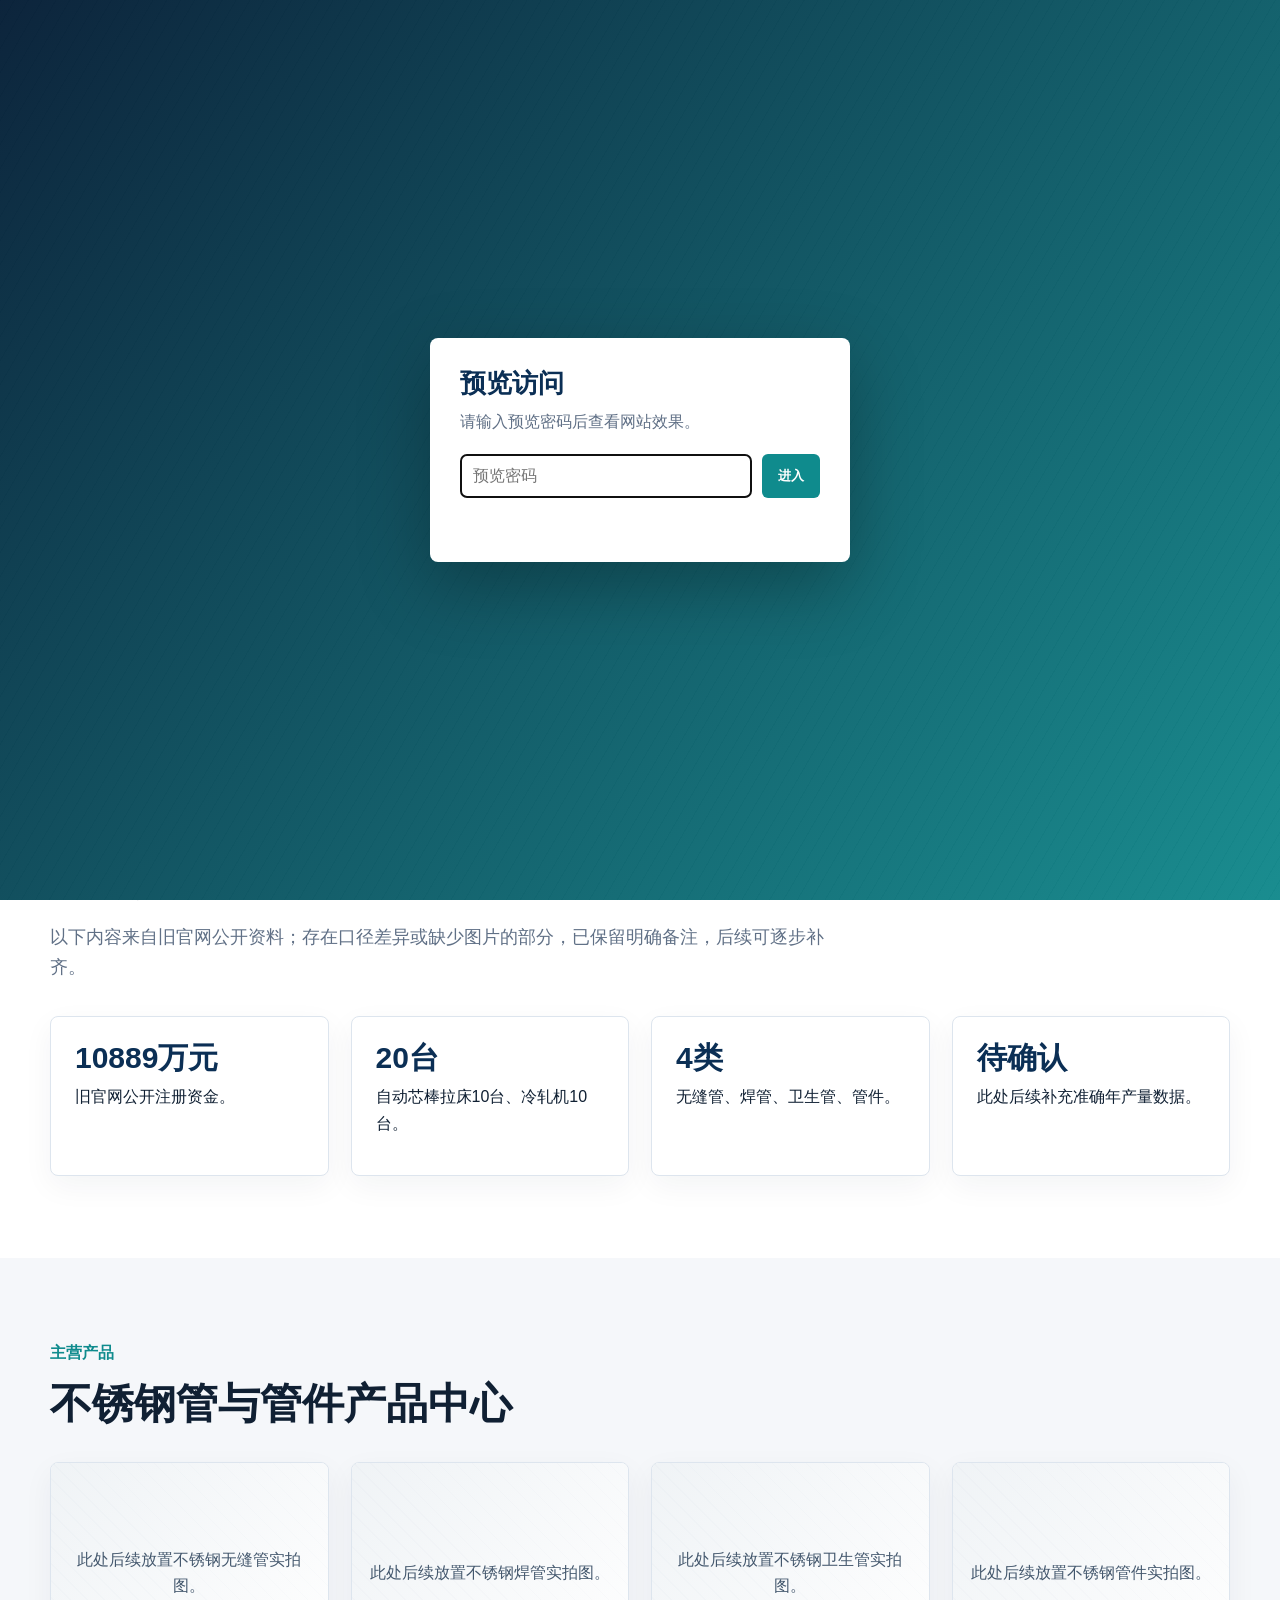
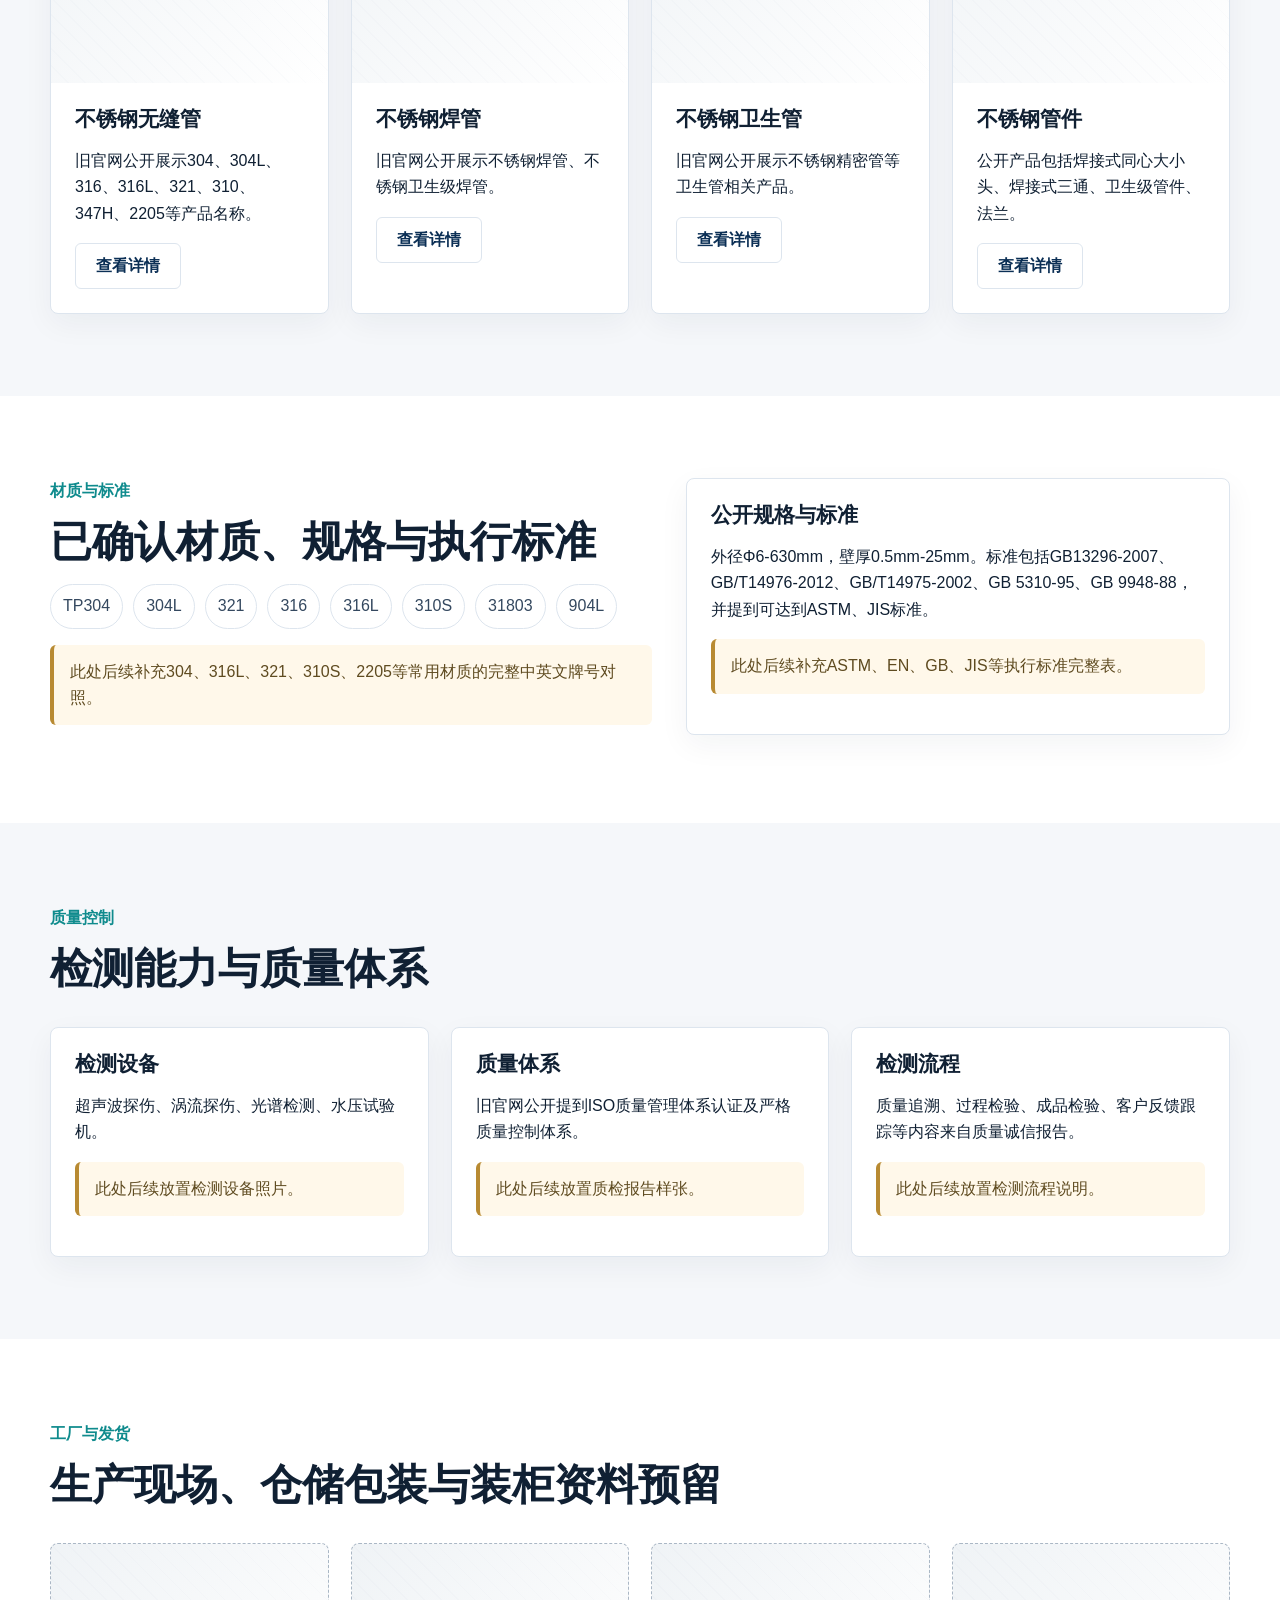
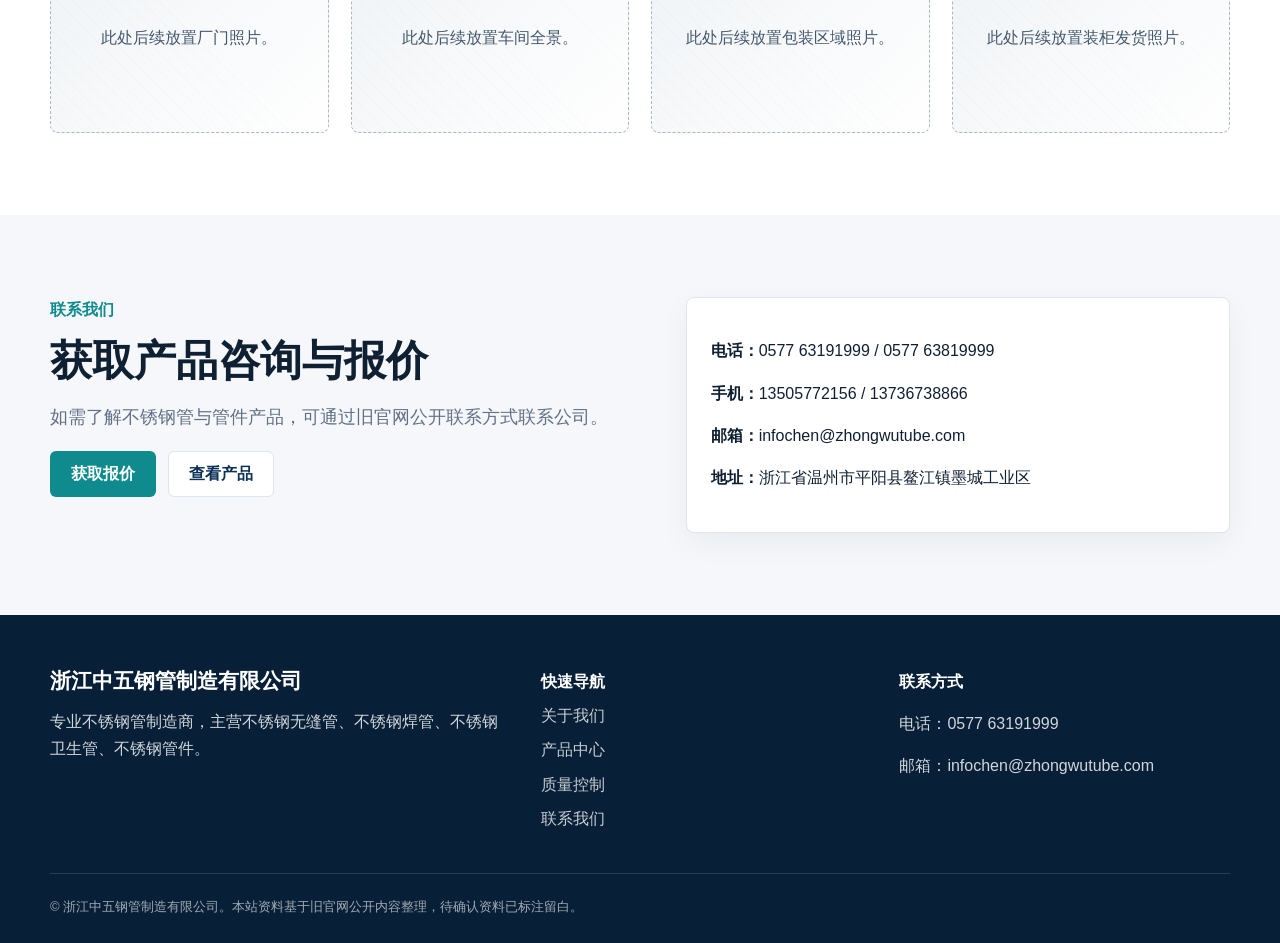
==== index.html @ e7a61f58 "Initial stainless steel website" ====
<!doctype html>
<html lang="zh-CN">
<head>
  <meta charset="utf-8">
  <meta name="viewport" content="width=device-width, initial-scale=1">
  <title>浙江中五钢管制造有限公司｜专业不锈钢管制造商</title>
  <meta name="description" content="浙江中五钢管制造有限公司中文官网，展示不锈钢无缝管、不锈钢焊管、不锈钢卫生管、不锈钢管件及质量控制、工厂实力、包装发货信息。">
  <link rel="stylesheet" href="assets/css/style.css">
  <link rel="stylesheet" href="assets/css/protect.css">
</head>
<body>
  <div class="topbar">
    <div class="container">
      <span>浙江省温州市平阳县鳌江镇墨城工业区</span>
      <span>电话：0577 63191999 / 0577 63819999</span>
    </div>
  </div>
  <header class="site-header">
    <div class="container header-inner">
      <a class="brand" href="index.html"><span class="brand-mark">中五</span><span>浙江中五钢管制造有限公司<small>专业不锈钢管制造商</small></span></a>
      <button class="menu-toggle" aria-label="打开导航" aria-expanded="false">☰</button>
      <nav class="nav">
        <a class="active" href="index.html">首页</a>
        <a href="about.html">关于我们</a>
        <a href="products.html">产品中心</a>
        <a href="quality.html">质量控制</a>
        <a href="factory.html">工厂实力</a>
        <a href="packing.html">包装发货</a>
        <a href="news.html">新闻动态</a>
        <a href="contact.html">联系我们</a>
      </nav>
    </div>
  </header>

  <main>
    <section class="hero">
      <div class="container hero-content">
        <p class="eyebrow">专业不锈钢管制造商</p>
        <h1>浙江中五钢管制造有限公司</h1>
        <p class="lead">主营不锈钢无缝管、不锈钢焊管、不锈钢卫生管、不锈钢管件，服务航空、石化、核能、医药、船舶等应用领域。</p>
        <div class="actions">
          <a class="btn btn-primary" href="products.html">查看产品</a>
          <a class="btn btn-secondary" href="contact.html">联系我们</a>
        </div>
      </div>
    </section>

    <section class="section">
      <div class="container">
        <div class="section-head">
          <p class="eyebrow">核心实力</p>
          <h2>用确定资料展示企业基础能力</h2>
          <p class="lead">以下内容来自旧官网公开资料；存在口径差异或缺少图片的部分，已保留明确备注，后续可逐步补齐。</p>
        </div>
        <div class="grid grid-4">
          <div class="card metric"><strong>10889万元</strong><span>旧官网公开注册资金。</span></div>
          <div class="card metric"><strong>20台</strong><span>自动芯棒拉床10台、冷轧机10台。</span></div>
          <div class="card metric"><strong>4类</strong><span>无缝管、焊管、卫生管、管件。</span></div>
          <div class="card metric"><strong>待确认</strong><span>此处后续补充准确年产量数据。</span></div>
        </div>
      </div>
    </section>

    <section class="section soft">
      <div class="container">
        <div class="section-head">
          <p class="eyebrow">主营产品</p>
          <h2>不锈钢管与管件产品中心</h2>
        </div>
        <div class="grid grid-4">
          <article class="card product-card">
            <div class="placeholder">此处后续放置不锈钢无缝管实拍图。</div>
            <div class="body"><h3>不锈钢无缝管</h3><p>旧官网公开展示304、304L、316、316L、321、310、347H、2205等产品名称。</p><a class="btn btn-light" href="seamless-pipe.html">查看详情</a></div>
          </article>
          <article class="card product-card">
            <div class="placeholder">此处后续放置不锈钢焊管实拍图。</div>
            <div class="body"><h3>不锈钢焊管</h3><p>旧官网公开展示不锈钢焊管、不锈钢卫生级焊管。</p><a class="btn btn-light" href="welded-pipe.html">查看详情</a></div>
          </article>
          <article class="card product-card">
            <div class="placeholder">此处后续放置不锈钢卫生管实拍图。</div>
            <div class="body"><h3>不锈钢卫生管</h3><p>旧官网公开展示不锈钢精密管等卫生管相关产品。</p><a class="btn btn-light" href="sanitary-pipe.html">查看详情</a></div>
          </article>
          <article class="card product-card">
            <div class="placeholder">此处后续放置不锈钢管件实拍图。</div>
            <div class="body"><h3>不锈钢管件</h3><p>公开产品包括焊接式同心大小头、焊接式三通、卫生级管件、法兰。</p><a class="btn btn-light" href="pipe-fittings.html">查看详情</a></div>
          </article>
        </div>
      </div>
    </section>

    <section class="section">
      <div class="container split">
        <div>
          <p class="eyebrow">材质与标准</p>
          <h2>已确认材质、规格与执行标准</h2>
          <ul class="tag-list">
            <li>TP304</li><li>304L</li><li>321</li><li>316</li><li>316L</li><li>310S</li><li>31803</li><li>904L</li>
          </ul>
          <p class="note">此处后续补充304、316L、321、310S、2205等常用材质的完整中英文牌号对照。</p>
        </div>
        <div class="card">
          <h3>公开规格与标准</h3>
          <p>外径Φ6-630mm，壁厚0.5mm-25mm。标准包括GB13296-2007、GB/T14976-2012、GB/T14975-2002、GB 5310-95、GB 9948-88，并提到可达到ASTM、JIS标准。</p>
          <p class="note">此处后续补充ASTM、EN、GB、JIS等执行标准完整表。</p>
        </div>
      </div>
    </section>

    <section class="section soft">
      <div class="container">
        <div class="section-head">
          <p class="eyebrow">质量控制</p>
          <h2>检测能力与质量体系</h2>
        </div>
        <div class="grid grid-3">
          <div class="card"><h3>检测设备</h3><p>超声波探伤、涡流探伤、光谱检测、水压试验机。</p><p class="note">此处后续放置检测设备照片。</p></div>
          <div class="card"><h3>质量体系</h3><p>旧官网公开提到ISO质量管理体系认证及严格质量控制体系。</p><p class="note">此处后续放置质检报告样张。</p></div>
          <div class="card"><h3>检测流程</h3><p>质量追溯、过程检验、成品检验、客户反馈跟踪等内容来自质量诚信报告。</p><p class="note">此处后续放置检测流程说明。</p></div>
        </div>
      </div>
    </section>

    <section class="section">
      <div class="container">
        <div class="section-head">
          <p class="eyebrow">工厂与发货</p>
          <h2>生产现场、仓储包装与装柜资料预留</h2>
        </div>
        <div class="grid grid-4">
          <div class="placeholder">此处后续放置厂门照片。</div>
          <div class="placeholder">此处后续放置车间全景。</div>
          <div class="placeholder">此处后续放置包装区域照片。</div>
          <div class="placeholder">此处后续放置装柜发货照片。</div>
        </div>
      </div>
    </section>

    <section class="section soft">
      <div class="container split">
        <div>
          <p class="eyebrow">联系我们</p>
          <h2>获取产品咨询与报价</h2>
          <p class="lead">如需了解不锈钢管与管件产品，可通过旧官网公开联系方式联系公司。</p>
          <div class="actions"><a class="btn btn-primary" href="contact.html">获取报价</a><a class="btn btn-light" href="products.html">查看产品</a></div>
        </div>
        <div class="card">
          <p><strong>电话：</strong>0577 63191999 / 0577 63819999</p>
          <p><strong>手机：</strong>13505772156 / 13736738866</p>
          <p><strong>邮箱：</strong>infochen@zhongwutube.com</p>
          <p><strong>地址：</strong>浙江省温州市平阳县鳌江镇墨城工业区</p>
        </div>
      </div>
    </section>
  </main>

  <footer class="footer">
    <div class="container footer-grid">
      <div><h3>浙江中五钢管制造有限公司</h3><p>专业不锈钢管制造商，主营不锈钢无缝管、不锈钢焊管、不锈钢卫生管、不锈钢管件。</p></div>
      <div><strong>快速导航</strong><a href="about.html">关于我们</a><a href="products.html">产品中心</a><a href="quality.html">质量控制</a><a href="contact.html">联系我们</a></div>
      <div><strong>联系方式</strong><p>电话：0577 63191999</p><p>邮箱：infochen@zhongwutube.com</p></div>
    </div>
    <div class="container copyright">© 浙江中五钢管制造有限公司。本站资料基于旧官网公开内容整理，待确认资料已标注留白。</div>
  </footer>
  <script src="assets/js/protect.js"></script>
  <script src="assets/js/main.js"></script>
</body>
</html>
---- assets/css/style.css ----
:root {
  --ink: #102033;
  --muted: #607086;
  --line: #dde5ee;
  --soft: #f5f7fa;
  --panel: #ffffff;
  --navy: #0b2f55;
  --navy-2: #123f6d;
  --steel: #c8d1da;
  --silver: #eef2f5;
  --accent: #0f8b8d;
  --gold: #b88a32;
  --shadow: 0 18px 45px rgba(16, 32, 51, 0.1);
}

* {
  box-sizing: border-box;
}

body {
  margin: 0;
  color: var(--ink);
  font-family: -apple-system, BlinkMacSystemFont, "Segoe UI", "Microsoft YaHei", sans-serif;
  line-height: 1.65;
  background: #fff;
}

a {
  color: inherit;
  text-decoration: none;
}

img {
  max-width: 100%;
  display: block;
}

.container {
  width: min(1180px, calc(100% - 40px));
  margin: 0 auto;
}

.topbar {
  background: var(--navy);
  color: rgba(255, 255, 255, 0.86);
  font-size: 13px;
}

.topbar .container {
  min-height: 38px;
  display: flex;
  align-items: center;
  justify-content: space-between;
  gap: 18px;
}

.site-header {
  position: sticky;
  top: 0;
  z-index: 20;
  background: rgba(255, 255, 255, 0.95);
  border-bottom: 1px solid var(--line);
  backdrop-filter: blur(12px);
}

.header-inner {
  min-height: 76px;
  display: flex;
  align-items: center;
  justify-content: space-between;
  gap: 24px;
}

.brand {
  display: flex;
  align-items: center;
  gap: 12px;
  font-weight: 800;
  color: var(--navy);
  letter-spacing: 0;
}

.brand-mark {
  width: 42px;
  height: 42px;
  border-radius: 8px;
  display: grid;
  place-items: center;
  color: #fff;
  background: linear-gradient(135deg, var(--navy), var(--accent));
  font-size: 18px;
}

.brand small {
  display: block;
  color: var(--muted);
  font-size: 12px;
  font-weight: 500;
}

.nav {
  display: flex;
  align-items: center;
  gap: 2px;
  font-size: 15px;
}

.nav a {
  padding: 10px 12px;
  border-radius: 6px;
  color: #26384d;
}

.nav a:hover,
.nav a.active {
  background: var(--silver);
  color: var(--navy);
}

.menu-toggle {
  display: none;
  width: 42px;
  height: 42px;
  border: 1px solid var(--line);
  border-radius: 6px;
  background: #fff;
  color: var(--navy);
  font-size: 22px;
}

.hero {
  min-height: 620px;
  color: #fff;
  display: flex;
  align-items: center;
  position: relative;
  overflow: hidden;
  background:
    linear-gradient(90deg, rgba(6, 29, 51, 0.92), rgba(6, 29, 51, 0.68), rgba(6, 29, 51, 0.22)),
    repeating-linear-gradient(115deg, #677888 0, #677888 2px, #9aa8b4 2px, #9aa8b4 11px);
}

.hero::after {
  content: "此处后续替换为工厂外景、车间全景或产品实拍图。";
  position: absolute;
  right: 32px;
  bottom: 28px;
  max-width: 330px;
  padding: 12px 16px;
  border: 1px solid rgba(255, 255, 255, 0.35);
  border-radius: 6px;
  color: rgba(255, 255, 255, 0.84);
  background: rgba(9, 23, 38, 0.58);
  font-size: 14px;
}

.hero-content {
  max-width: 760px;
  position: relative;
  z-index: 1;
}

.eyebrow {
  color: var(--accent);
  font-weight: 800;
  letter-spacing: 0;
  margin: 0 0 12px;
}

.hero .eyebrow {
  color: #79d5d1;
}

h1,
h2,
h3 {
  margin: 0;
  line-height: 1.18;
}

h1 {
  font-size: clamp(42px, 6vw, 74px);
  letter-spacing: 0;
}

h2 {
  font-size: clamp(28px, 4vw, 42px);
}

h3 {
  font-size: 21px;
}

.lead {
  font-size: 18px;
  color: var(--muted);
}

.hero .lead {
  max-width: 640px;
  margin: 22px 0 28px;
  color: rgba(255, 255, 255, 0.9);
  font-size: 20px;
}

.actions {
  display: flex;
  flex-wrap: wrap;
  gap: 12px;
}

.btn {
  display: inline-flex;
  align-items: center;
  justify-content: center;
  min-height: 46px;
  padding: 0 20px;
  border-radius: 6px;
  border: 1px solid transparent;
  font-weight: 750;
}

.btn-primary {
  background: var(--accent);
  color: #fff;
}

.btn-secondary {
  color: #fff;
  border-color: rgba(255, 255, 255, 0.5);
}

.btn-light {
  color: var(--navy);
  background: #fff;
  border-color: var(--line);
}

.section {
  padding: 82px 0;
}

.section.soft {
  background: var(--soft);
}

.section-head {
  max-width: 780px;
  margin-bottom: 34px;
}

.grid {
  display: grid;
  gap: 22px;
}

.grid-2 {
  grid-template-columns: repeat(2, minmax(0, 1fr));
}

.grid-3 {
  grid-template-columns: repeat(3, minmax(0, 1fr));
}

.grid-4 {
  grid-template-columns: repeat(4, minmax(0, 1fr));
}

.card {
  background: var(--panel);
  border: 1px solid var(--line);
  border-radius: 8px;
  padding: 24px;
  box-shadow: 0 10px 30px rgba(16, 32, 51, 0.05);
}

.metric {
  min-height: 160px;
}

.metric strong {
  display: block;
  color: var(--navy);
  font-size: 30px;
  line-height: 1.1;
  margin-bottom: 10px;
}

.placeholder {
  min-height: 190px;
  display: grid;
  place-items: center;
  padding: 18px;
  border: 1px dashed #aab7c5;
  border-radius: 8px;
  color: #43576d;
  text-align: center;
  background:
    linear-gradient(135deg, rgba(238, 242, 245, 0.92), rgba(255, 255, 255, 0.92)),
    repeating-linear-gradient(45deg, #d6dee7 0, #d6dee7 1px, transparent 1px, transparent 12px);
}

.product-card {
  padding: 0;
  overflow: hidden;
}

.product-card .placeholder {
  min-height: 220px;
  border: 0;
  border-radius: 0;
}

.product-card .body {
  padding: 24px;
}

.tag-list {
  display: flex;
  flex-wrap: wrap;
  gap: 10px;
  padding: 0;
  margin: 18px 0 0;
  list-style: none;
}

.tag-list li {
  padding: 8px 12px;
  border: 1px solid var(--line);
  border-radius: 999px;
  background: #fff;
  color: #34485f;
}

.note {
  padding: 14px 16px;
  border-left: 4px solid var(--gold);
  background: #fff8ea;
  color: #5f4b20;
  border-radius: 6px;
}

.page-hero {
  padding: 86px 0;
  color: #fff;
  background:
    linear-gradient(90deg, rgba(8, 36, 63, 0.95), rgba(18, 63, 109, 0.82)),
    repeating-linear-gradient(120deg, #687986 0, #687986 1px, #99a6b1 1px, #99a6b1 12px);
}

.breadcrumb {
  color: rgba(255, 255, 255, 0.72);
  margin-bottom: 14px;
}

.split {
  display: grid;
  grid-template-columns: 1.05fr 0.95fr;
  gap: 34px;
  align-items: start;
}

.table {
  width: 100%;
  border-collapse: collapse;
  overflow: hidden;
  border-radius: 8px;
  border: 1px solid var(--line);
}

.table th,
.table td {
  border-bottom: 1px solid var(--line);
  padding: 14px 16px;
  text-align: left;
  vertical-align: top;
}

.table th {
  width: 180px;
  color: var(--navy);
  background: var(--silver);
}

.table tr:last-child th,
.table tr:last-child td {
  border-bottom: 0;
}

.footer {
  color: rgba(255, 255, 255, 0.82);
  background: #071f37;
  padding: 54px 0 26px;
}

.footer h3,
.footer strong {
  color: #fff;
}

.footer-grid {
  display: grid;
  grid-template-columns: 1.4fr 1fr 1fr;
  gap: 28px;
  padding-bottom: 32px;
  border-bottom: 1px solid rgba(255, 255, 255, 0.14);
}

.footer a {
  display: block;
  margin: 8px 0;
  color: rgba(255, 255, 255, 0.78);
}

.copyright {
  margin-top: 22px;
  font-size: 13px;
  color: rgba(255, 255, 255, 0.62);
}

@media (max-width: 980px) {
  .menu-toggle {
    display: block;
  }

  .nav {
    position: absolute;
    left: 0;
    right: 0;
    top: 77px;
    display: none;
    padding: 14px 20px 20px;
    background: #fff;
    border-bottom: 1px solid var(--line);
    box-shadow: var(--shadow);
    flex-direction: column;
    align-items: stretch;
  }

  .nav.open {
    display: flex;
  }

  .nav a {
    padding: 12px;
  }

  .grid-3,
  .grid-4,
  .footer-grid,
  .split {
    grid-template-columns: 1fr 1fr;
  }
}

@media (max-width: 680px) {
  .container {
    width: min(100% - 28px, 1180px);
  }

  .topbar .container {
    align-items: flex-start;
    flex-direction: column;
    padding: 9px 0;
    gap: 4px;
  }

  .hero {
    min-height: 560px;
  }

  .hero::after {
    left: 14px;
    right: 14px;
    bottom: 16px;
  }

  .section {
    padding: 58px 0;
  }

  .grid-2,
  .grid-3,
  .grid-4,
  .footer-grid,
  .split {
    grid-template-columns: 1fr;
  }

  .table th,
  .table td {
    display: block;
    width: 100%;
  }

  .table th {
    border-bottom: 0;
  }
}
---- assets/css/protect.css ----
.protect-lock {
  position: fixed;
  inset: 0;
  z-index: 9999;
  display: grid;
  place-items: center;
  padding: 24px;
  color: #102033;
  background:
    linear-gradient(135deg, rgba(7, 31, 55, 0.96), rgba(15, 139, 141, 0.92)),
    repeating-linear-gradient(120deg, #687986 0, #687986 1px, #99a6b1 1px, #99a6b1 12px);
}

.protect-box {
  width: min(420px, 100%);
  padding: 30px;
  border-radius: 8px;
  background: #fff;
  box-shadow: 0 24px 70px rgba(0, 0, 0, 0.28);
}

.protect-box h2 {
  margin: 0 0 10px;
  font-size: 26px;
  color: #0b2f55;
}

.protect-box p {
  margin: 0 0 18px;
  color: #607086;
}

.protect-row {
  display: flex;
  gap: 10px;
}

.protect-row input {
  min-width: 0;
  flex: 1;
  height: 44px;
  padding: 0 12px;
  border: 1px solid #dde5ee;
  border-radius: 6px;
  font-size: 16px;
}

.protect-row button {
  height: 44px;
  padding: 0 16px;
  border: 0;
  border-radius: 6px;
  color: #fff;
  background: #0f8b8d;
  font-weight: 750;
}

.protect-error {
  min-height: 22px;
  margin-top: 12px;
  color: #b3261e;
  font-size: 14px;
}

@media (max-width: 520px) {
  .protect-row {
    flex-direction: column;
  }
}
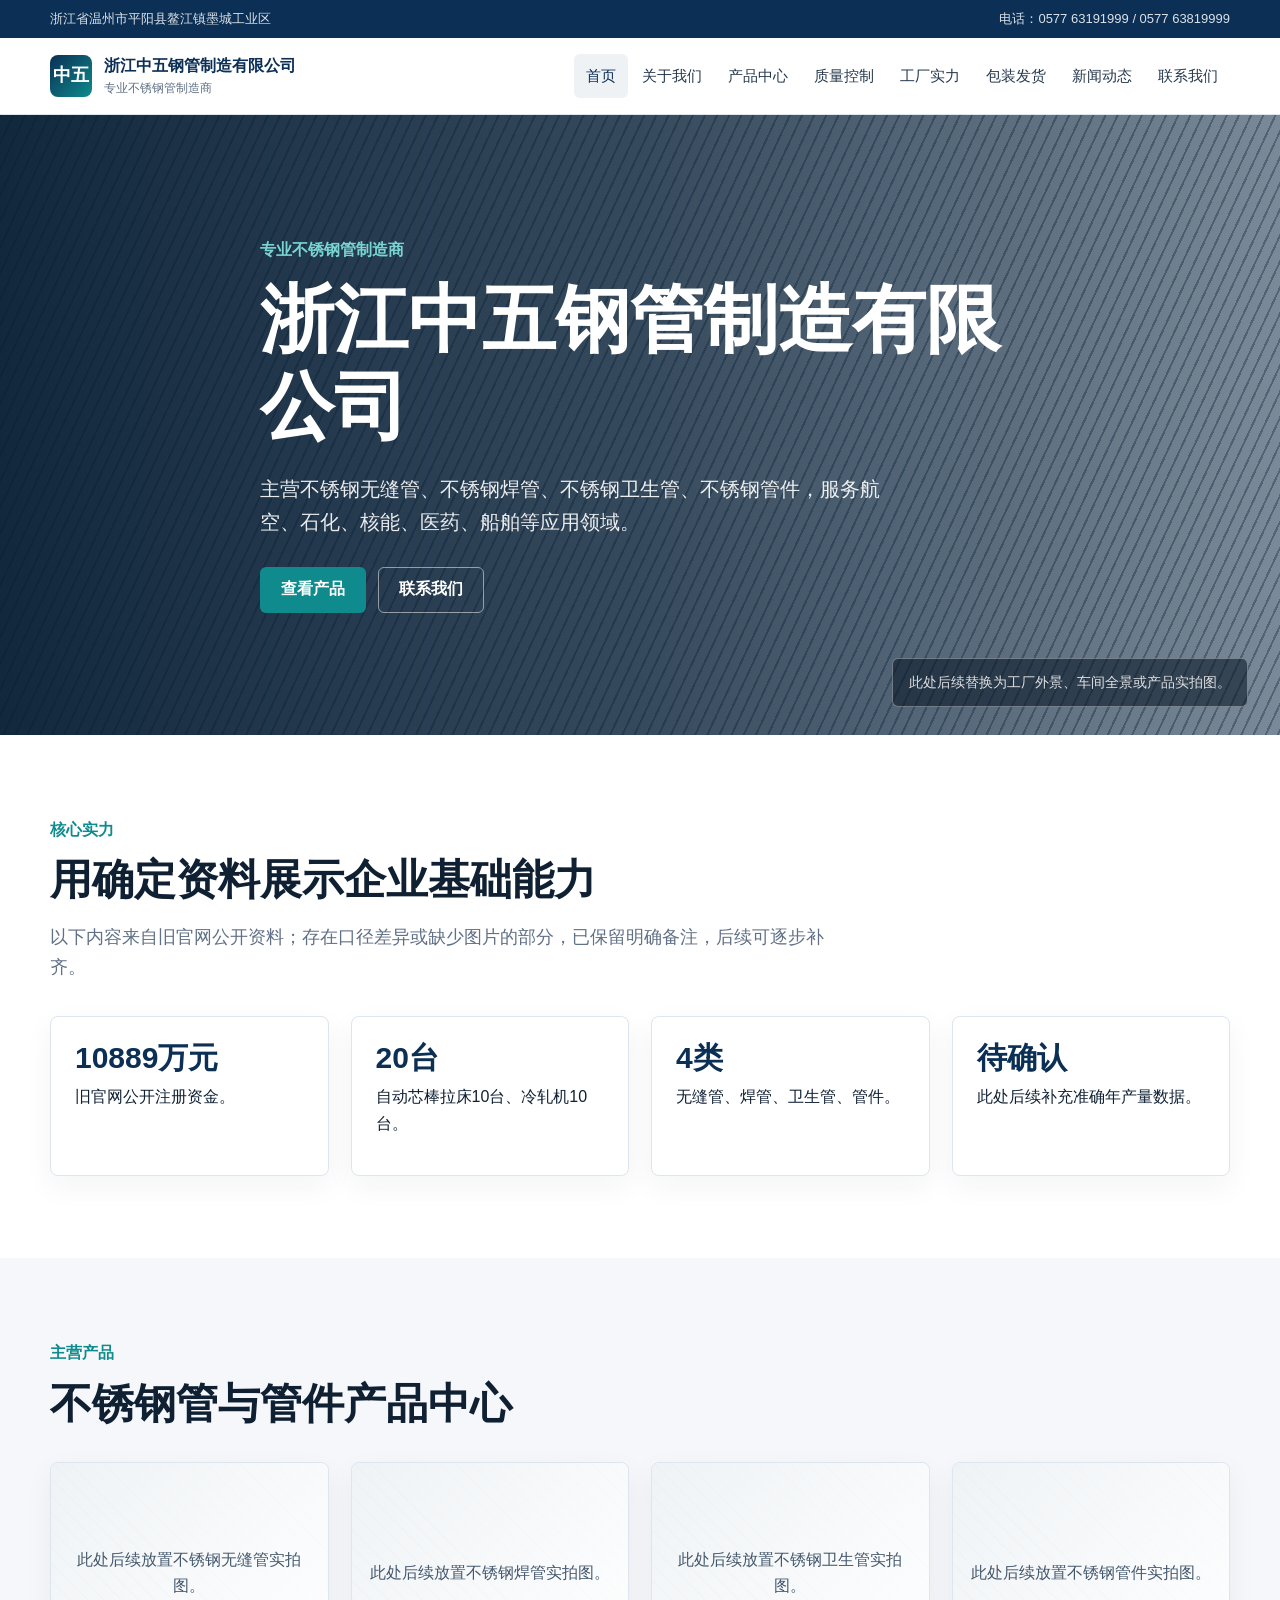
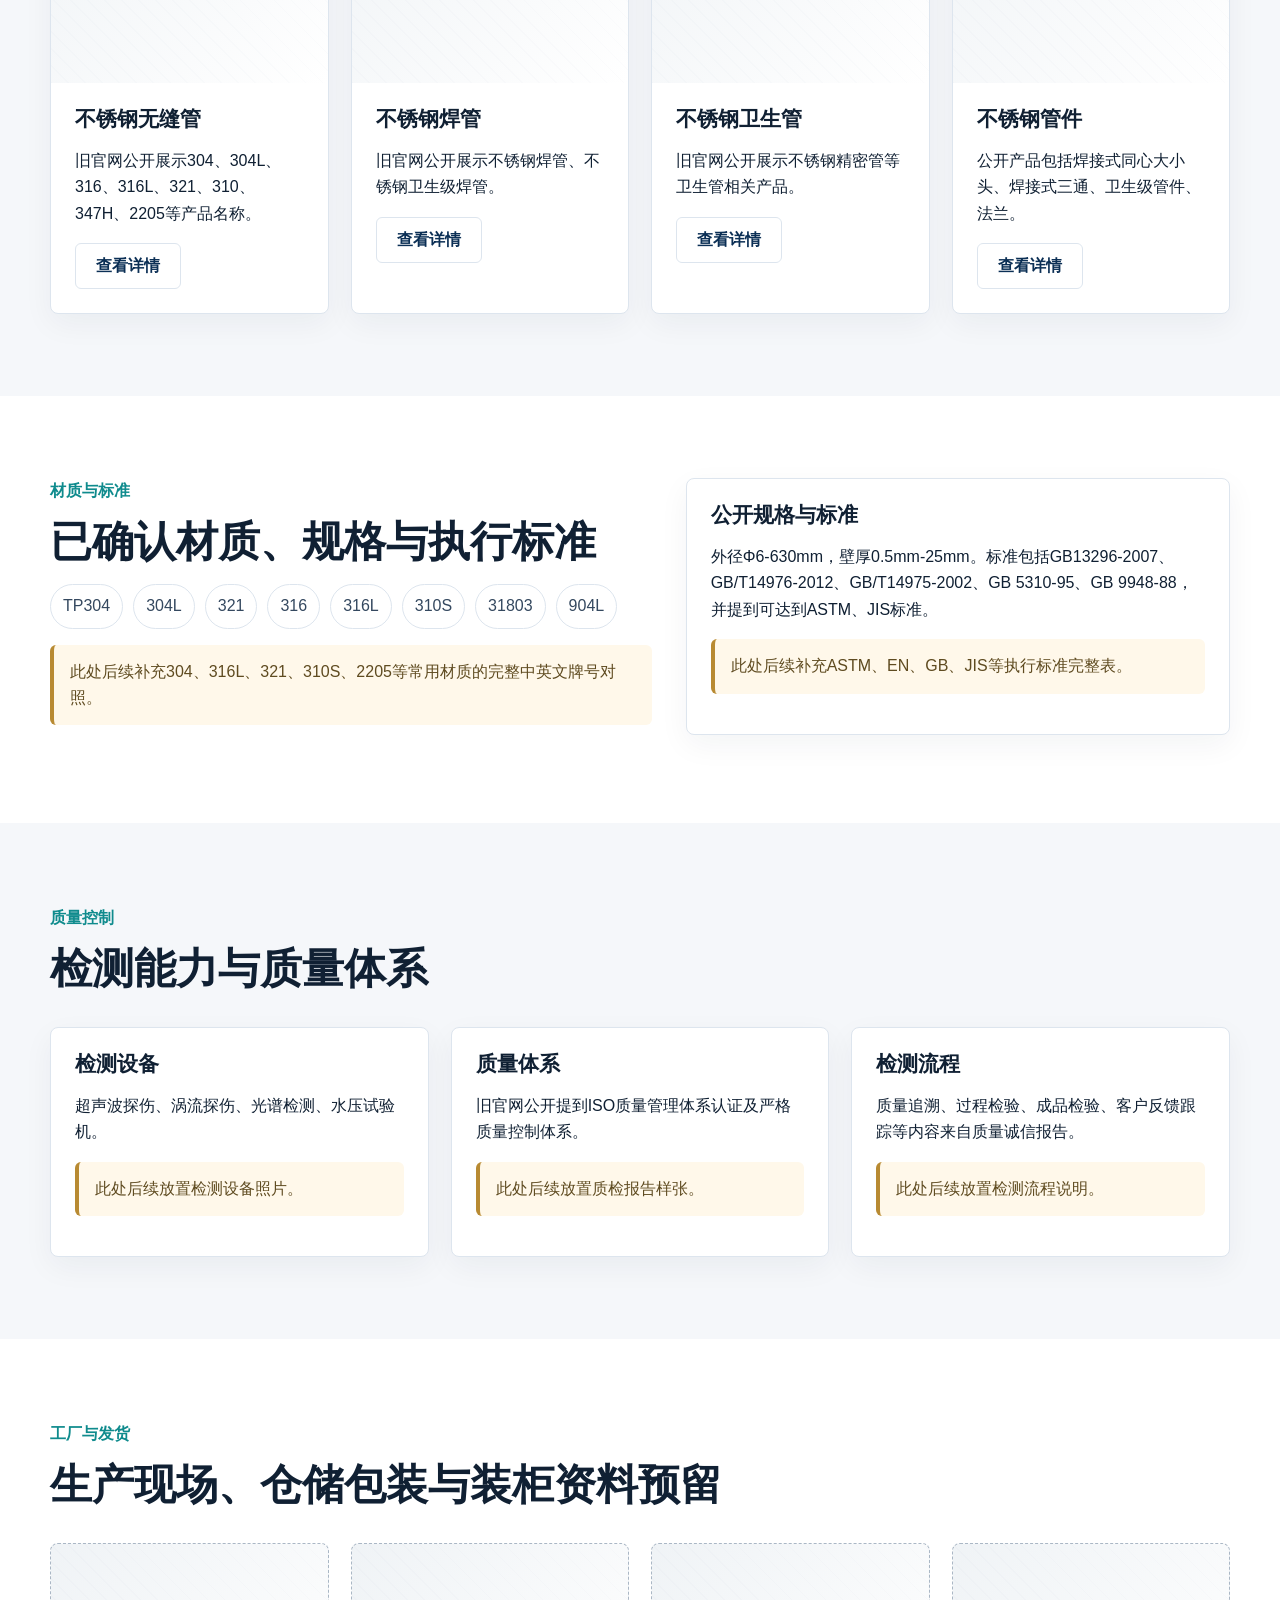
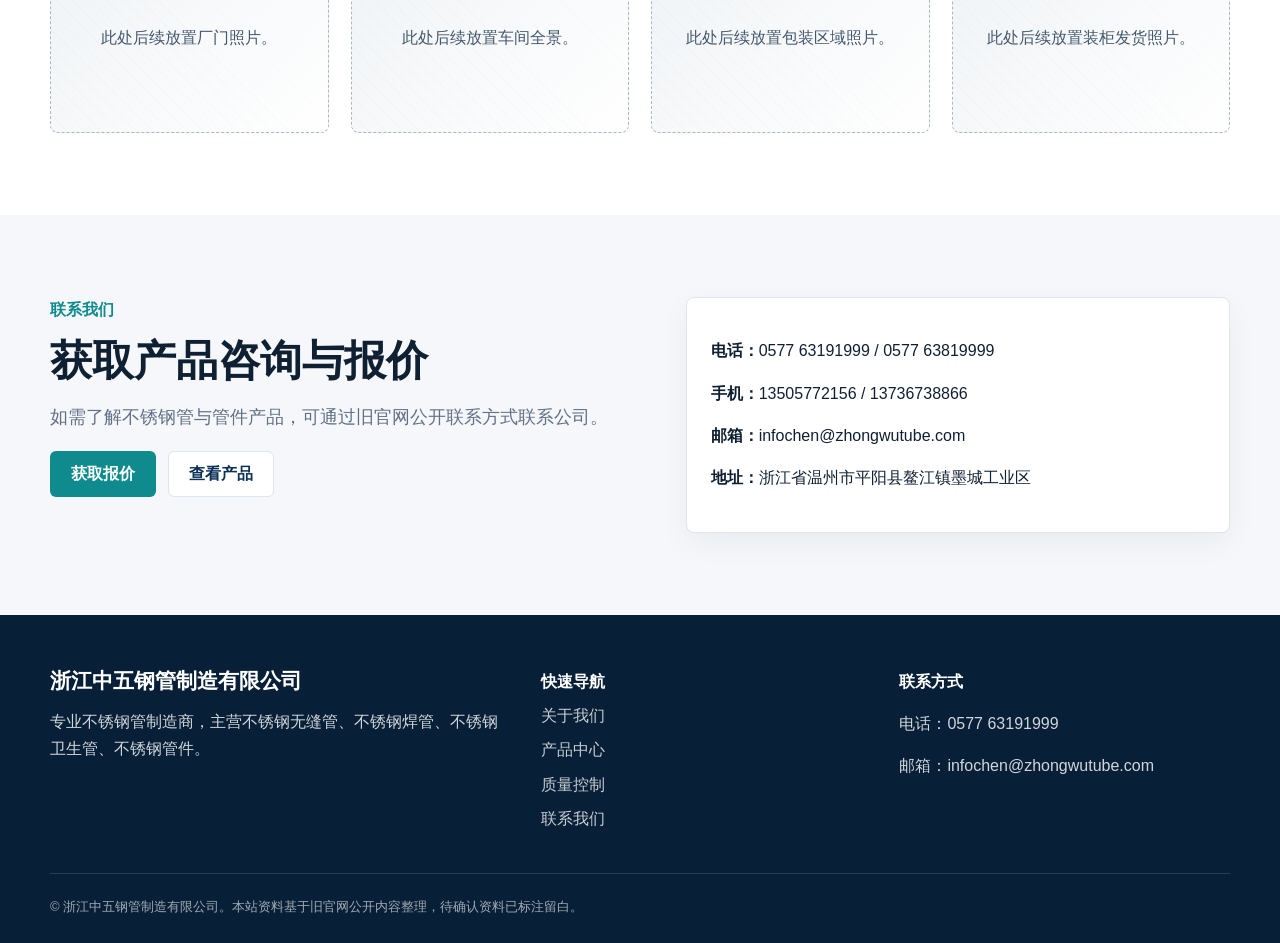
==== commit daa3cfc9: "Remove preview password" ====
--- a/index.html
+++ b/index.html
@@ -6,7 +6,6 @@
   <title>浙江中五钢管制造有限公司｜专业不锈钢管制造商</title>
   <meta name="description" content="浙江中五钢管制造有限公司中文官网，展示不锈钢无缝管、不锈钢焊管、不锈钢卫生管、不锈钢管件及质量控制、工厂实力、包装发货信息。">
   <link rel="stylesheet" href="assets/css/style.css">
-  <link rel="stylesheet" href="assets/css/protect.css">
 </head>
 <body>
   <div class="topbar">
@@ -161,7 +160,6 @@
     </div>
     <div class="container copyright">© 浙江中五钢管制造有限公司。本站资料基于旧官网公开内容整理，待确认资料已标注留白。</div>
   </footer>
-  <script src="assets/js/protect.js"></script>
   <script src="assets/js/main.js"></script>
 </body>
 </html>
